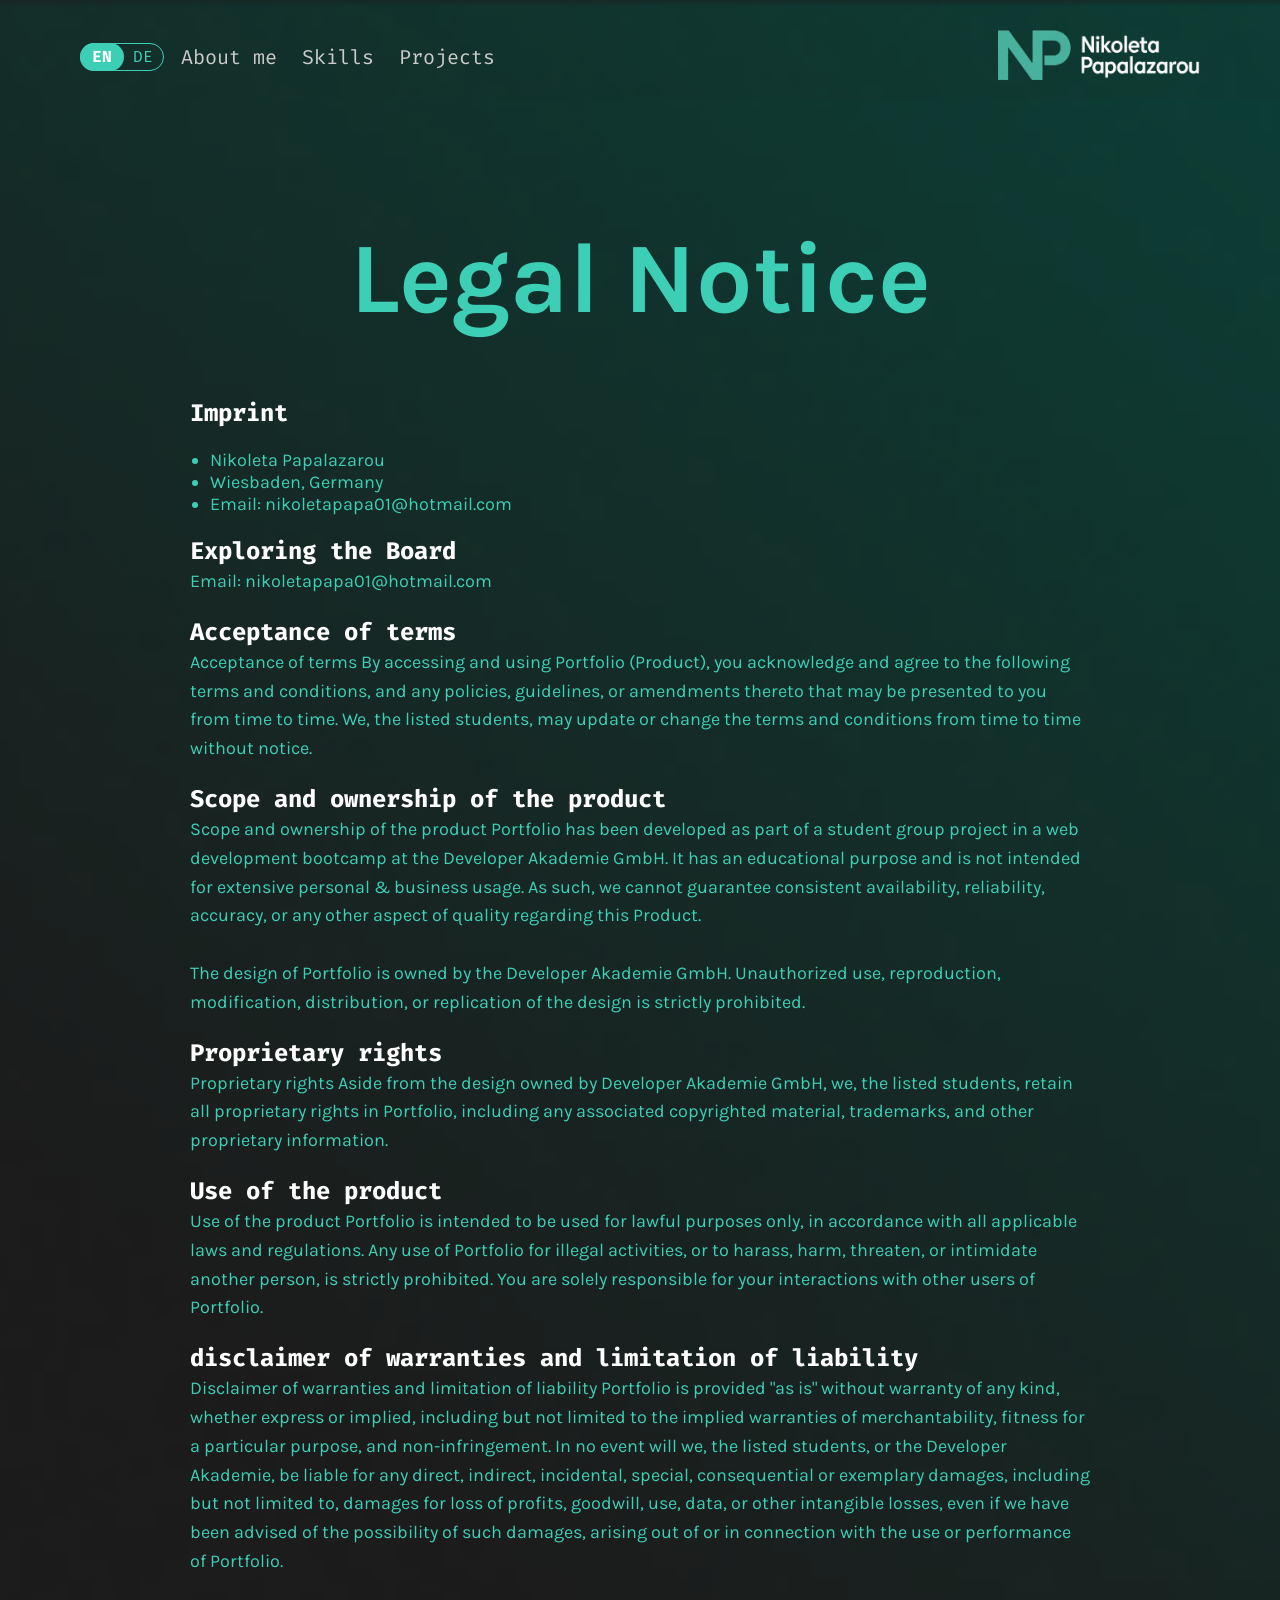
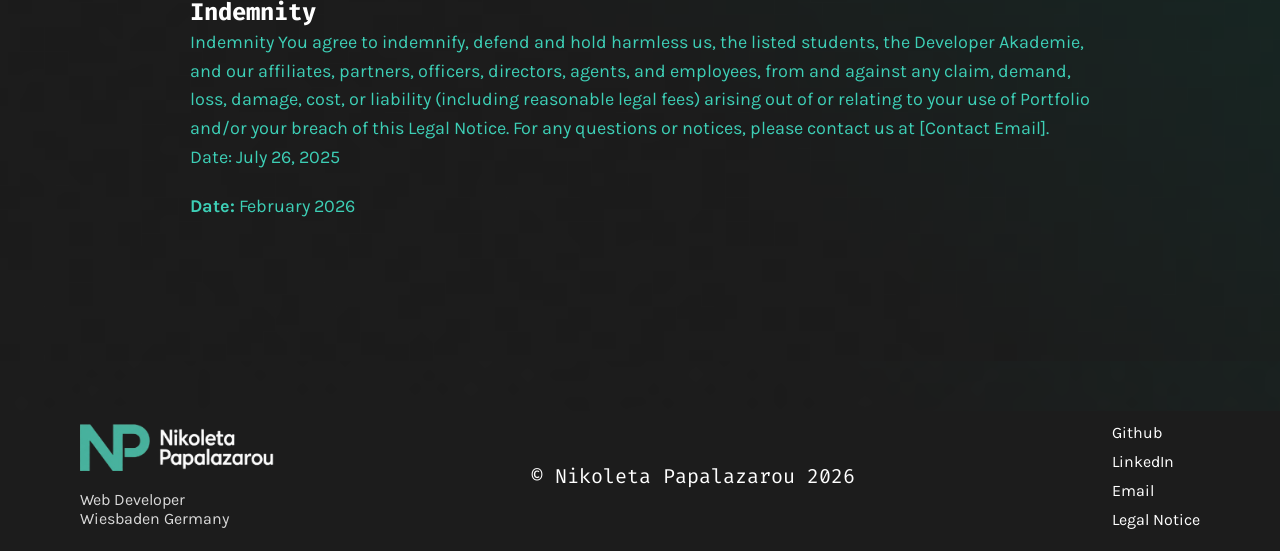
==== legal-notice.html @ 33a66aec "feat legal notice content" ====
<!doctype html>
<html lang="en">
  <head>
    <meta charset="UTF-8" />
    <meta name="viewport" content="width=device-width, initial-scale=1.0" />

    <!-- ίδια styles με index -->
    <link rel="stylesheet" href="style.css" />
    <link rel="stylesheet" href="./assets/styles/fonts.css" />
    <link rel="stylesheet" href="./assets/styles/animations.css" />
    <link rel="stylesheet" href="./assets/styles/hero.css" />
    <link rel="stylesheet" href="./assets/styles/footer.css" />

    <!-- templates -->
    <script src="./assets/scripts/getFooter.js"></script>
    <script src="./assets/scripts/heroTemplate.js"></script>

    <title>Legal Notice</title>
  </head>

  <body class="legal-notice-body" onload="initLegal()">
    <section style="height: auto; padding-bottom: 100px">
      <nav class="navbar">
        <div class="navigation">
          <div class="nav-left">
            <div class="lang-switch" id="lang-toggle">
              <div class="toggle-bg"></div>
              <span class="lang-btn active" data-lang="en">EN</span>
              <span class="lang-btn" data-lang="de">DE</span>
            </div>
            <div>
              <ul class="nav-links">
                <li><a href="index.html#about">About me</a></li>
                <li><a href="index.html#skills">Skills</a></li>
                <li><a href="index.html#projects">Projects</a></li>
              </ul>
            </div>
          </div>
          <div class="logo">
            <img id="logo-icon" src="./assets/img/logo.png" alt="a logo icon" />
          </div>
        </div>
      </nav>
    </section>

    <!-- Legal Content -->
    <section class="legal-section">
      <div class="legal-container">
        <h1>Legal Notice</h1>

        <h3>Imprint</h3>
        <p></p>
        <ul class="legal-notice-ul">
          <li>Nikoleta Papalazarou</li>
          <li>Wiesbaden, Germany</li>
          <li>Email: nikoletapapa01@hotmail.com</li>
        </ul>

        <h3>Exploring the Board</h3>
        <p>Email: nikoletapapa01@hotmail.com</p>

        <h3>Acceptance of terms</h3>
        <p>
          Acceptance of terms By accessing and using Portfolio (Product), you
          acknowledge and agree to the following terms and conditions, and any
          policies, guidelines, or amendments thereto that may be presented to
          you from time to time. We, the listed students, may update or change
          the terms and conditions from time to time without notice.
        </p>

        <h3>Scope and ownership of the product</h3>
        <p>
          Scope and ownership of the product Portfolio has been developed as
          part of a student group project in a web development bootcamp at the
          Developer Akademie GmbH. It has an educational purpose and is not
          intended for extensive personal & business usage. As such, we cannot
          guarantee consistent availability, reliability, accuracy, or any other
          aspect of quality regarding this Product.<br /><br />
          The design of Portfolio is owned by the Developer Akademie GmbH.
          Unauthorized use, reproduction, modification, distribution, or
          replication of the design is strictly prohibited.
        </p>

        <h3>Proprietary rights</h3>
        <p>
          Proprietary rights Aside from the design owned by Developer Akademie
          GmbH, we, the listed students, retain all proprietary rights in
          Portfolio, including any associated copyrighted material, trademarks,
          and other proprietary information.
        </p>

        <h3>Use of the product</h3>
        <p>
          Use of the product Portfolio is intended to be used for lawful
          purposes only, in accordance with all applicable laws and regulations.
          Any use of Portfolio for illegal activities, or to harass, harm,
          threaten, or intimidate another person, is strictly prohibited. You
          are solely responsible for your interactions with other users of
          Portfolio.
        </p>

        <h3>disclaimer of warranties and limitation of liability</h3>
        <p>
          Disclaimer of warranties and limitation of liability Portfolio is
          provided "as is" without warranty of any kind, whether express or
          implied, including but not limited to the implied warranties of
          merchantability, fitness for a particular purpose, and
          non-infringement. In no event will we, the listed students, or the
          Developer Akademie, be liable for any direct, indirect, incidental,
          special, consequential or exemplary damages, including but not limited
          to, damages for loss of profits, goodwill, use, data, or other
          intangible losses, even if we have been advised of the possibility of
          such damages, arising out of or in connection with the use or
          performance of Portfolio.
        </p>

        <h3>Indemnity</h3>
        <p>
          Indemnity You agree to indemnify, defend and hold harmless us, the
          listed students, the Developer Akademie, and our affiliates, partners,
          officers, directors, agents, and employees, from and against any
          claim, demand, loss, damage, cost, or liability (including reasonable
          legal fees) arising out of or relating to your use of Portfolio and/or
          your breach of this Legal Notice. For any questions or notices, please
          contact us at [Contact Email]. Date: July 26, 2025
        </p>

        <p><strong>Date:</strong> February 2026</p>
      </div>
    </section>

    <!-- Footer -->
    <footer id="footer"></footer>

    <script>
      function initLegal() {
        document.getElementById("footer").innerHTML = getFooterTemplate();
      }
    </script>
  </body>
</html>
---- style.css ----
:root {
  /* Colors */
  --color-primary: #3dcfb6;
  --color-bg: #1c1c1c;
  --color-text: #d9d9d9;
  --color-white: #ffffff;
  --color-purple-border: #8a2be2;
  --font-primary: "Fira Code", sans-serif;
  --font-secondary: "Karla", sans-serif;
  --icon-radio-unchecked: url("../img/radio_button_unchecked.png");
}

* {
  margin: 0;
  padding: 0;
  box-sizing: border-box;
}

body {
  font-family: var(--font-primary);
  background-color: var(--color-bg);
  color: var(--color-text);
  overflow-x: hidden;
  scroll-behavior: smooth;
  font-size: 18px;
}

h1 {
  font-size: 100px;
  font-weight: 700;
  margin-bottom: 30px;
  font-family: var(--font-secondary);
}

h2 {
  font-size: 64px;
  color: var(--color-primary);
  font-weight: 700;
}

.legal-notice-body {
  background-image: url("./assets/img/12.\ Skill\ set\ Background.png");
  background-position: center;
  background-size: cover;
}

.legal-section {
  display: flex;
  justify-content: center;
  background-color: var(--color-bg);
  padding: 120px 80px;
  background-image: url("./assets/img/12.\ Skill\ set\ Background.png");
  background-position: center;
  background-size: cover;
}

.legal-notice-ul {
  color: #3dcfb6;
  font-family: var(--font-secondary);
  padding-left: 20px;
  padding-bottom: 20px;
}

.legal-container {
  width: 100%;
  max-width: 900px;
}

.legal-section h1 {
  margin-bottom: 60px;
  text-align: center;
  color: #3dcfb6;
}

.legal-section h3 {
  color: var(--color-white);
  font-size: 24px;
}

.legal-section p {
  font-family: var(--font-secondary);
  line-height: 1.6;
  margin-bottom: 20px;
  color: #3dcfb6;
}
---- assets/styles/fonts.css ----
@font-face {
  font-family: 'Karla';
  font-style: normal;
  font-weight: 200 800;
  src: url(../fonts/Karla.woff2) format('woff2');
  unicode-range: U+0000-00FF, U+0131, U+0152-0153, U+02BB-02BC, U+02C6, U+02DA, U+02DC, U+0304, U+0308, U+0329, U+2000-206F, U+20AC, U+2122, U+2191, U+2193, U+2212, U+2215, U+FEFF, U+FFFD;
}

@font-face {
  font-family: 'Fira Code';
  font-style: normal;
  font-weight: 300 700;
  src: url(../fonts/FiraCode.woff2) format('woff2');
  unicode-range: U+0000-00FF, U+0131, U+0152-0153, U+02BB-02BC, U+02C6, U+02DA, U+02DC, U+0304, U+0308, U+0329, U+2000-206F, U+20AC, U+2122, U+2191, U+2193, U+2212, U+2215, U+FEFF, U+FFFD;
}
---- assets/styles/animations.css ----
@keyframes borderFlash {
  0% {
    border-color: var(--color-primary);
  }
  20% {
    border-color: transparent;
  }
  80% {
    border-color: transparent;
  }
  100% {
    border-color: var(--color-white);
  }
}

@keyframes textBrighten {
  0% {
    color: rgba(61, 207, 182, 0.5);
  }
  80% {
    color: rgba(61, 207, 182, 0.5);
  }
  100% {
    color: var(--color-primary);
  }
}

@keyframes marqueeText {
  0% {
    transform: translateX(100%);
  }
  100% {
    transform: translateX(-100%);
  }
}

@keyframes scroll {
  from {
    transform: translateX(0);
  }
  to {
    transform: translateX(-50%);
  }
}

@keyframes toggleImg1 {
  0%,
  49% {
    opacity: 1;
  }
  50%,
  100% {
    opacity: 0;
  }
}

@keyframes toggleImg2 {
  0%,
  49% {
    opacity: 0;
  }
  50%,
  100% {
    opacity: 1;
  }
}
---- assets/styles/hero.css ----
#hero {
  height: 100vh;
  width: 100%;
  background-image: url(../img/12.\ Skill\ set\ Background.png);
  background-position: center;
  background-size: cover;
  position: relative;
  display: flex;
  flex-direction: column;
  justify-content: center;
  align-items: center;
}

.hero-content {
  text-align: center;
}
.subtitle {
  font-size: 40px;
  margin-bottom: 10px;
}

.navbar {
    position: absolute;
    top: 0;
    width: 100%;
    max-width: 1440px; 
    padding: 30px 80px;
    justify-content: space-between;
    align-items: center;
    left: 50%;
    transform: translateX(-50%);
    box-sizing: border-box;
}

.nav-left {
  display: flex;
  align-items: center;
  gap: 17px;
}

.navigation {
  display: flex;
  justify-content: space-between;
}

.logo {
  font-weight: bold;
  text-align: right;
  line-height: 1;
}

#logo-icon {
  height: 50px;
}

#logo-icon:hover {
  content: url("../img/logoHover.png");
}

.nav-links {
  display: flex;
  list-style: none;
  gap: 25px;
}

.nav-links a {
  color: #ccc;
  text-decoration: none;
  font-size: 20px;
  position: relative;
  padding-bottom: 8px;
}

.nav-links a::after {
  content: "";
  position: absolute;
  left: 50%;
  bottom: -5px;
  transform: translateX(-50%) scale(0);
  width: 8px;
  height: 8px;
  background-image: var(--icon-radio-unchecked);
  background-size: contain;
  background-repeat: no-repeat;
  opacity: 0;
  transition:
    transform 0.25s cubic-bezier(0.175, 0.885, 0.32, 1.275),
    opacity 0.2s ease;
}

.nav-links a:hover::after,
.nav-links a.active::after {
  opacity: 1;
  transform: translateX(-50%) scale(1);
}

.nav-links a.active {
  color: var(--color-primary);
}

.lang-switch-container {
  width: 124px;
  height: 182px;
  padding: 20px;
  border: 1px dashed var(--color-purple-border);
  display: flex;
  flex-direction: column;
  gap: 10px;
}

.lang-switch {
  position: relative;
  display: flex;
  align-items: center;
  width: 84px;
  height: 28px;
  border-radius: 20px;
  cursor: pointer;
  border: 1px solid var(--color-primary);
  transition: border-color 0.2s ease;
}

.lang-switch:hover {
  border-color: var(--color-white);
  transition: border-color 0.3s ease 0.5s;
  animation: borderFlash 0.8s forwards;
}

.toggle-bg {
  position: absolute;
  top: -1px;
  left: -1px;
  width: 44px;
  height: 28px;
  background-color: var(--color-primary);
  border-radius: 18px;
  transition: transform 0.3s cubic-bezier(0.4, 0, 0.2, 1);
  z-index: 1;
}

.lang-switch.de-active .toggle-bg {
  transform: translateX(40px);
}

.lang-btn {
  flex: 1;
  z-index: 2;
  text-align: center;
  font-size: 16px;
  color: var(--color-primary);
  transition: color 0.3s;
  user-select: none;
}

.lang-btn.active {
  color: var(--color-white);
  font-weight: bold;
}

.lang-switch:hover .lang-btn:not(.active) {
  animation: textBrighten 0.8s forwards;
}

.sidebar-right {
    position: absolute;
    right: 80px; 
    bottom: 0;  
    display: flex;
    flex-direction: column;
    align-items: center;
    gap: 20px;
    pointer-events: auto; 
}

.hero-wrapper {
    position: absolute;
    top: 0;
    left: 50%;
    transform: translateX(-50%); 
    width: 100%;
    max-width: 1440px;
    height: 100%;
    pointer-events: none; 
}

.email {
  writing-mode: vertical-rl;
  font-family: var(--font-secondary);
}

.email:hover {
  color: var(--color-primary);
}

.social-icons {
  display: flex;
  flex-direction: column;
  align-items: center;
  gap: 12px;
}

.social-icons a {
  position: relative;
  display: flex;
  align-items: center;
  justify-content: center;
  text-decoration: none;
  width: 35px;
  height: 35px;
}

.social-icons a::after {
  content: "";
  position: absolute;
  right: -15px;
  top: 50%;
  transform: translateY(-50%) scale(0);
  width: 8px;
  height: 8px;
  background-image: var(--icon-radio-unchecked);
  background-size: contain;
  background-repeat: no-repeat;
  opacity: 0;
  transition:
    transform 0.25s cubic-bezier(0.175, 0.885, 0.32, 1.275),
    opacity 0.2s;
}

.social-icons a:hover::after {
  opacity: 1;
  transform: translateY(-50%) scale(1);
}

.github-icon,
.linkedin-icon {
  width: 32px;
  height: 32px;
  object-fit: contain;
  display: block;
}

.github-icon:hover {
  content: url("../img/GithubHover.png");
}

.linkedin-icon {
  margin-bottom: 5px;
}

.linkedin-icon:hover {
  content: url("../img/LinkendinHover.png");
}

.social-vector {
  width: 1px;
  height: 186px;
}

.scroll-down {
    position: absolute;
    left: 80px;
    bottom: 0;
    display: flex;
    flex-direction: column;
    align-items: center;
    pointer-events: auto;
}

.arrow {
  margin-bottom: 24px;
  height: 48px;
  width: 30px;
  position: relative;
}

.arrow img {
  position: absolute;
  top: 0;
  left: 0;
  width: 100%;
  height: 100%;
  object-fit: contain;
}

.arrow-img-1 {
  animation: toggleImg1 1s infinite step-end;
}

.arrow-img-2 {
  animation: toggleImg2 1s infinite step-end;
}

.line {
  width: 1px;
  height: 240px;
}

.cta-buttons {
  display: flex;
  gap: 50px;
  justify-content: center;
}

.btn {
  padding: 12px 30px;
  font-family: var(--font-secondary);
  border-radius: 30px;
  text-decoration: none;
  color: var(--color-white);
  border: 1px solid rgba(255, 255, 255, 0.4);
  transition: 0.3s;
  height: 50px;
}

.btn-marquee {
  position: relative;
  overflow: hidden;
  border: 1px solid var(--color-white);
  color: var(--color-white);
  transition: 0.3s ease;
}

.btn-marquee span {
  display: inline-block;
  white-space: nowrap;
  transition: color 0.3s ease;
}

.btn-marquee:hover {
  border: 1px solid var(--color-primary);
  color: var(--color-primary);
}

.btn-marquee:hover span {
  animation: marqueeText 2s linear infinite;
}

.marquee {
  position: absolute;
  bottom: 50px;
  width: 100%;
  background: rgba(255, 255, 255, 0.05);
  backdrop-filter: blur(5.3px);
  padding: 15px 0;
  overflow: hidden;
  transform: rotate(-3deg);
  max-width: 1440px;
}

.marquee-content {
  display: flex;
  font-family: var(--font-secondary);
  white-space: nowrap;
  animation: scroll 20s linear infinite;
  font-size: 32px;
  font-weight: 400;
  color: var(--color-primary);
}

.marquee-content span {
  padding: 0 20px;
}

.sidebars {
    display: flex;
}
---- assets/styles/footer.css ----
#footer {
  width: 100%;
  background-color: var(--color-bg);
  margin-top: 50px;
  padding-bottom: 40px;
  display: flex;
  justify-content: center;
}

.footer-wrapper {
  width: 100%;
  max-width: 1440px;
  padding: 0 80px;
  box-sizing: border-box;
}

.footer-container {
  display: flex;
  justify-content: space-between;
  align-items: center;
  height: 100px;
  padding-top: 30px;
}

.footer-left {
  display: flex;
  flex-direction: column;
  gap: 18px;
}

.footer-logo {
  height: 48px;
  width: auto;
  object-fit: contain;
}

.footer-logo:hover {
  content: url("../img/logoHover.png");
}

.footer-span {
  font-size: 16px;
  font-family: var(--font-secondary);
}

.footer-center {
  display: flex;
  justify-content: center;
}

.copyright-text {
  font-family: var(--font-primary);
  font-size: 20px;
  color: var(--color-white);
  margin: 0;
  white-space: nowrap;
}

.footer-right {
  display: flex;
  justify-content: flex-end;
  gap: 10px;
  flex-direction: column;
}

.footer-icon img {
  width: 30px;
  height: 30px;
  object-fit: contain;
  transition: transform 0.3s ease;
}

.footer-icon:hover img {
  transform: scale(1.2);
}

.legal-link {
  position: relative;
  font-family: var(--font-secondary);
  font-size: 16px;
  color: var(--color-white);
  text-decoration: none;
  margin-left: 0;
  transition: all 0.3s ease;
  display: inline-flex;
  align-items: center;
}

.legal-link::before {
  content: "";
  position: absolute;
  left: -20px;
  top: 50%;
  transform: translateY(-50%) scale(0);
  width: 8px;
  height: 8px;
  background-image: url("../img/radio_button_unchecked.png");
  background-size: contain;
  background-repeat: no-repeat;

  opacity: 0;
  transition: all 0.3s ease;
}

.legal-link:hover {
  color: var(--color-primary);
}

.legal-link:hover::before {
  opacity: 1;
  transform: translateY(-50%) scale(1);
  left: -15px;
}
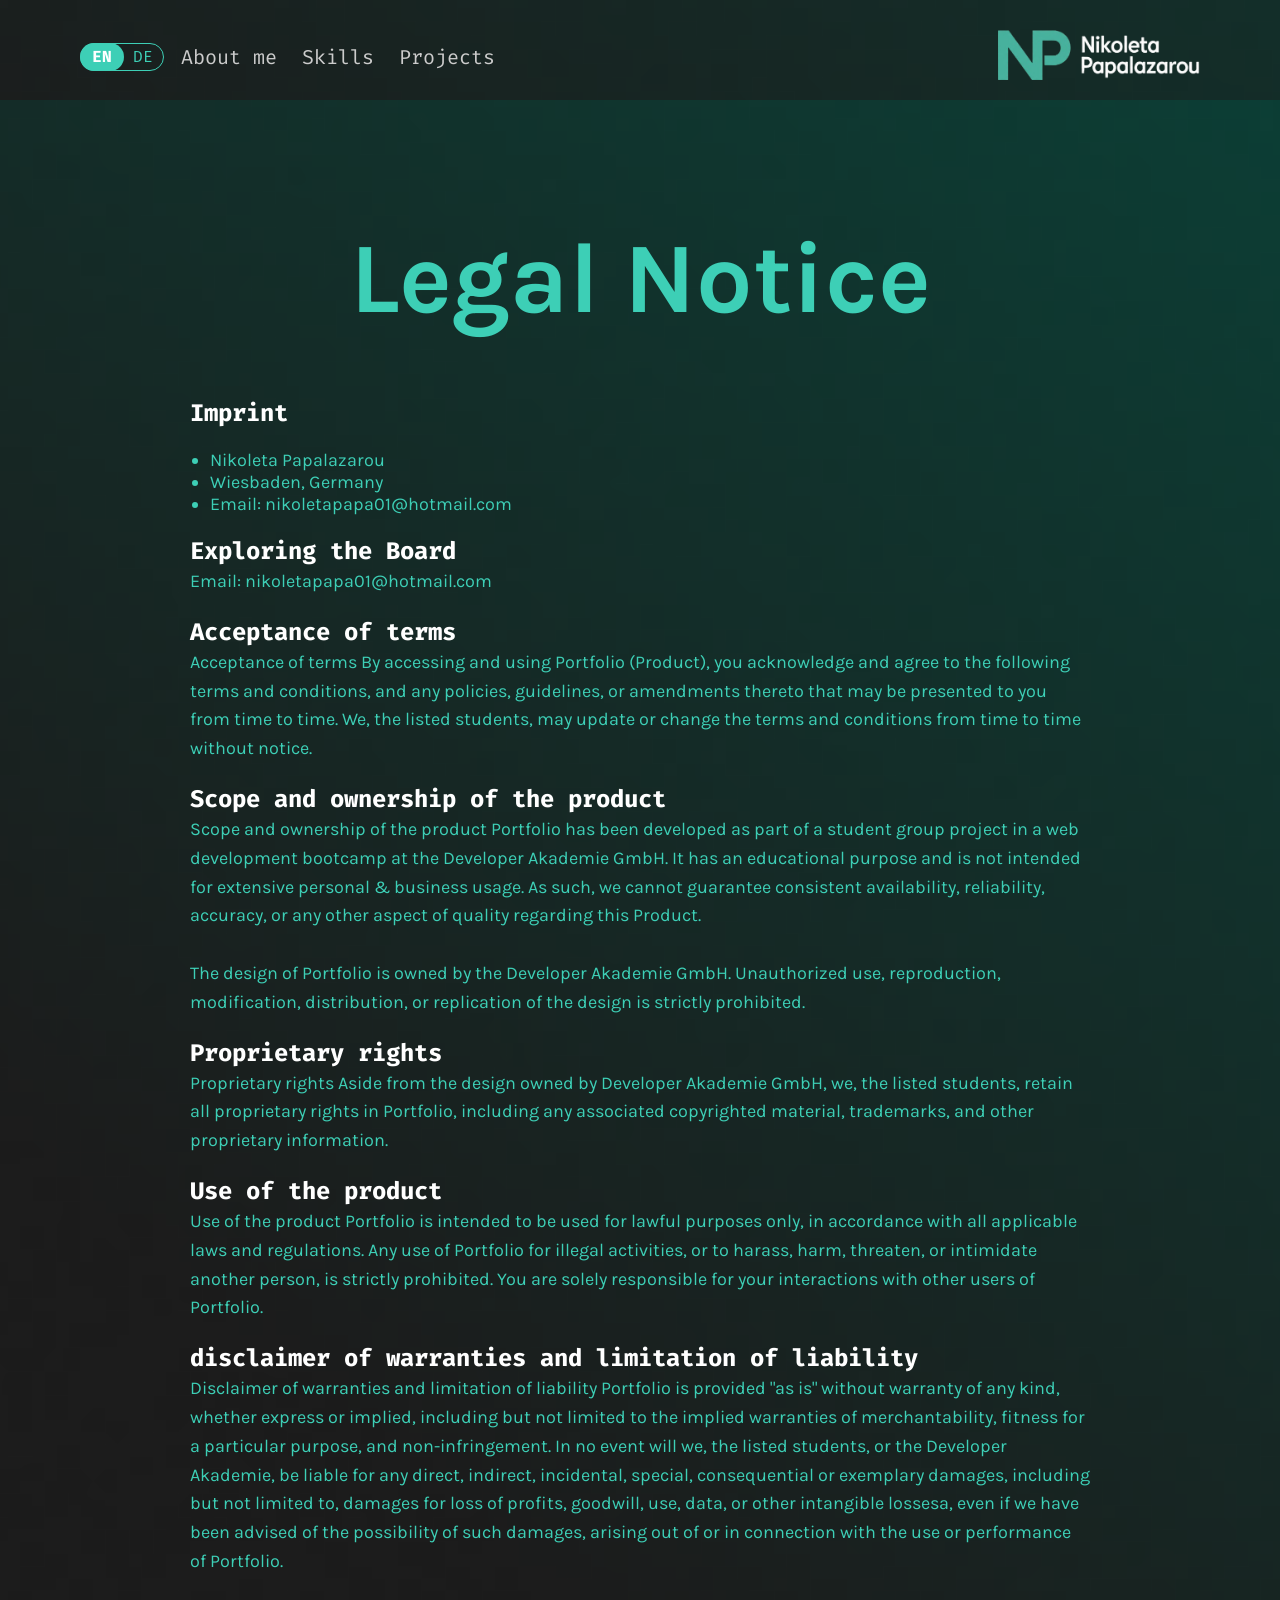
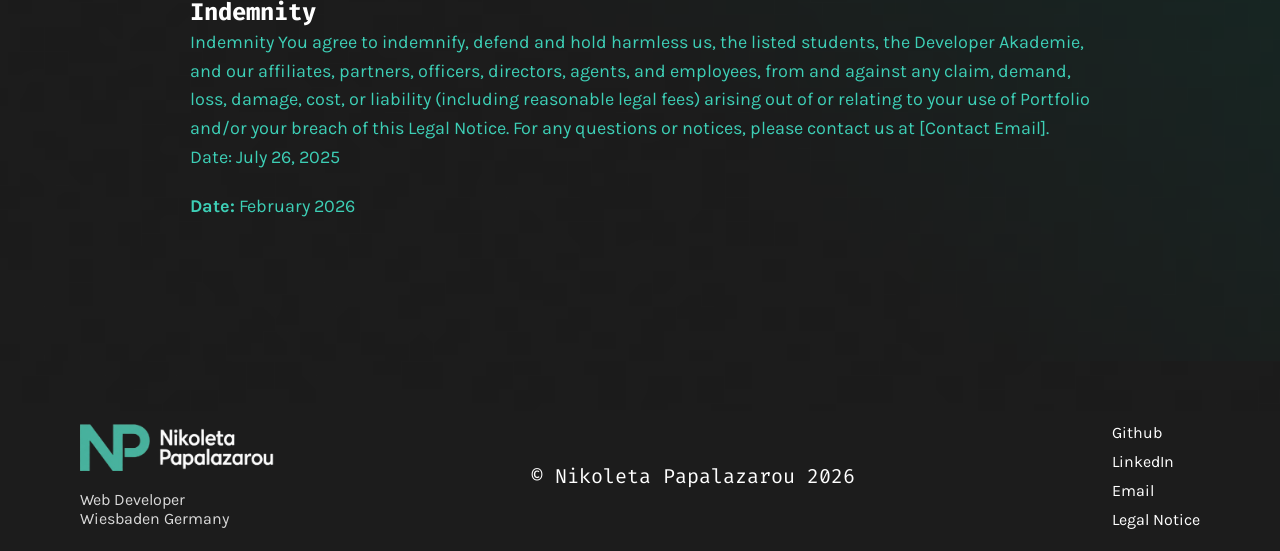
==== commit 1589623f: "create hamburger menu" ====
--- a/legal-notice.html
+++ b/legal-notice.html
@@ -3,47 +3,63 @@
   <head>
     <meta charset="UTF-8" />
     <meta name="viewport" content="width=device-width, initial-scale=1.0" />
-
-    <!-- ίδια styles με index -->
     <link rel="stylesheet" href="style.css" />
     <link rel="stylesheet" href="./assets/styles/fonts.css" />
     <link rel="stylesheet" href="./assets/styles/animations.css" />
     <link rel="stylesheet" href="./assets/styles/hero.css" />
     <link rel="stylesheet" href="./assets/styles/footer.css" />
-
-    <!-- templates -->
     <script src="./assets/scripts/getFooter.js"></script>
     <script src="./assets/scripts/heroTemplate.js"></script>
+    <script src="script.js"></script>
 
     <title>Legal Notice</title>
   </head>
 
   <body class="legal-notice-body" onload="initLegal()">
     <section style="height: auto; padding-bottom: 100px">
-      <nav class="navbar">
-        <div class="navigation">
-          <div class="nav-left">
-            <div class="lang-switch" id="lang-toggle">
-              <div class="toggle-bg"></div>
-              <span class="lang-btn active" data-lang="en">EN</span>
-              <span class="lang-btn" data-lang="de">DE</span>
-            </div>
-            <div>
-              <ul class="nav-links">
-                <li><a href="index.html#about">About me</a></li>
-                <li><a href="index.html#skills">Skills</a></li>
-                <li><a href="index.html#projects">Projects</a></li>
-              </ul>
-            </div>
+       <nav class="navbar">
+      <div class="navigation">
+
+        <div class="nav-left desktop-nav">
+          <div class="lang-switch" id="lang-toggle-desktop">
+            <div class="toggle-bg"></div>
+            <span class="lang-btn active" data-lang="en">EN</span>
+            <span class="lang-btn" data-lang="de">DE</span>
           </div>
-          <div class="logo">
-            <img id="logo-icon" src="./assets/img/logo.png" alt="a logo icon" />
+          <div>
+            <ul class="nav-links">
+              <li><a href="index.html#about">About me</a></li>
+              <li><a href="index.html#skills">Skills</a></li>
+              <li><a href="index.html#projects">Projects</a></li>
+            </ul>
           </div>
         </div>
-      </nav>
+        <div class="logo">
+          <img id="logo-icon" src="./assets/img/logo.png" alt="a logo icon" />
+        </div>
+        <div class="hamburger" id="hamburger-btn">
+          <span></span>
+          <span></span>
+          <span></span>
+        </div>
+      </div>
+    </nav>
+    <div class="mobile-menu-overlay" id="mobile-menu">
+        <div class="mobile-menu-content">
+            <ul class="mobile-nav-links nav-links">
+                <li><a href="index.html#about" onclick="closeMobileMenu()">About me</a></li>
+                <li><a href="index.html#skills" onclick="closeMobileMenu()">Skills</a></li>
+                <li><a href="index.html#projects" onclick="closeMobileMenu()">Projects</a></li>
+            </ul>
+            
+            <div class="lang-switch mobile-lang-switch" id="lang-toggle-mobile">
+                <div class="toggle-bg"></div>
+                <span class="lang-btn active" data-lang="en">EN</span>
+                <span class="lang-btn" data-lang="de">DE</span>
+            </div>
+        </div>
+    </div>
     </section>
-
-    <!-- Legal Content -->
     <section class="legal-section">
       <div class="legal-container">
         <h1>Legal Notice</h1>
@@ -109,7 +125,7 @@
           Developer Akademie, be liable for any direct, indirect, incidental,
           special, consequential or exemplary damages, including but not limited
           to, damages for loss of profits, goodwill, use, data, or other
-          intangible losses, even if we have been advised of the possibility of
+          intangible lossesa, even if we have been advised of the possibility of
           such damages, arising out of or in connection with the use or
           performance of Portfolio.
         </p>
@@ -135,6 +151,7 @@
     <script>
       function initLegal() {
         document.getElementById("footer").innerHTML = getFooterTemplate();
+         initializeEventListeners();
       }
     </script>
   </body>
--- a/style.css
+++ b/style.css
@@ -40,7 +40,6 @@
 
 .legal-notice-body {
   background-image: url("./assets/img/12.\ Skill\ set\ Background.png");
-  background-position: center;
   background-size: cover;
 }
 
@@ -83,3 +82,106 @@
   margin-bottom: 20px;
   color: #3dcfb6;
 }
+
+
+.hamburger,
+.mobile-menu-overlay {
+  display: none;
+}
+
+@media (max-width: 900px) {
+  .navbar {
+    padding: 20px 40px; 
+  }
+
+  .navigation {
+    width: 100%;
+    display: flex;
+    justify-content: space-between;
+    align-items: center;
+  }
+
+
+  .nav-left.desktop-nav {
+    display: none;
+  }
+
+  .logo {
+    order: 1; 
+    height: 48px;
+    content: url("./assets/img/smallLogo.png");
+  }
+
+  .logo:hover {
+    content: url("./assets/img/smallLogoHover.png");
+  }
+
+
+  .hamburger {
+    display: flex;
+    flex-direction: column;
+    justify-content: space-between;
+    width: 30px;
+    height: 20px;
+    cursor: pointer;
+    z-index: 1001; 
+    order: 2; 
+    position: relative;
+  }
+
+  .hamburger span {
+    display: block;
+    width: 100%;
+    height: 3px;
+    background-color: var(--color-primary);
+    border-radius: 2px;
+    transition: all 0.3s ease-in-out;
+  }
+
+  .mobile-menu-overlay {
+    position: absolute;
+    top: 73px;
+    left: 452px;
+    width: 293px;
+    height: auto;
+    display: none;
+    flex-direction: column;
+    align-items: center;
+  }
+
+  .mobile-menu-overlay.open {
+    display: flex;
+  }
+
+  .mobile-menu-content {
+    background: url("./assets/img/12. Skill set Background.png");
+    background-size: cover;
+    width: 80%;
+    max-width: 238px;
+    padding: 35px 20px;
+    border-radius: 30px;
+    border: 2px solid var(--color-primary);
+    box-shadow: 0 0 20px rgba(61, 207, 182, 0.2);
+    display: flex;
+    flex-direction: column;
+    align-items: center;
+    gap: 24px;
+    text-align: center;
+    height: 252px;
+  }
+
+  .mobile-nav-links {
+    list-style: none;
+    display: flex;
+    flex-direction: column;
+    gap: 30px;
+  }
+  .mobile-lang-switch {
+    transform: scale(1.2); 
+  }
+s
+  .sidebar-right,
+  .scroll-down {
+    display: none;
+  }
+}
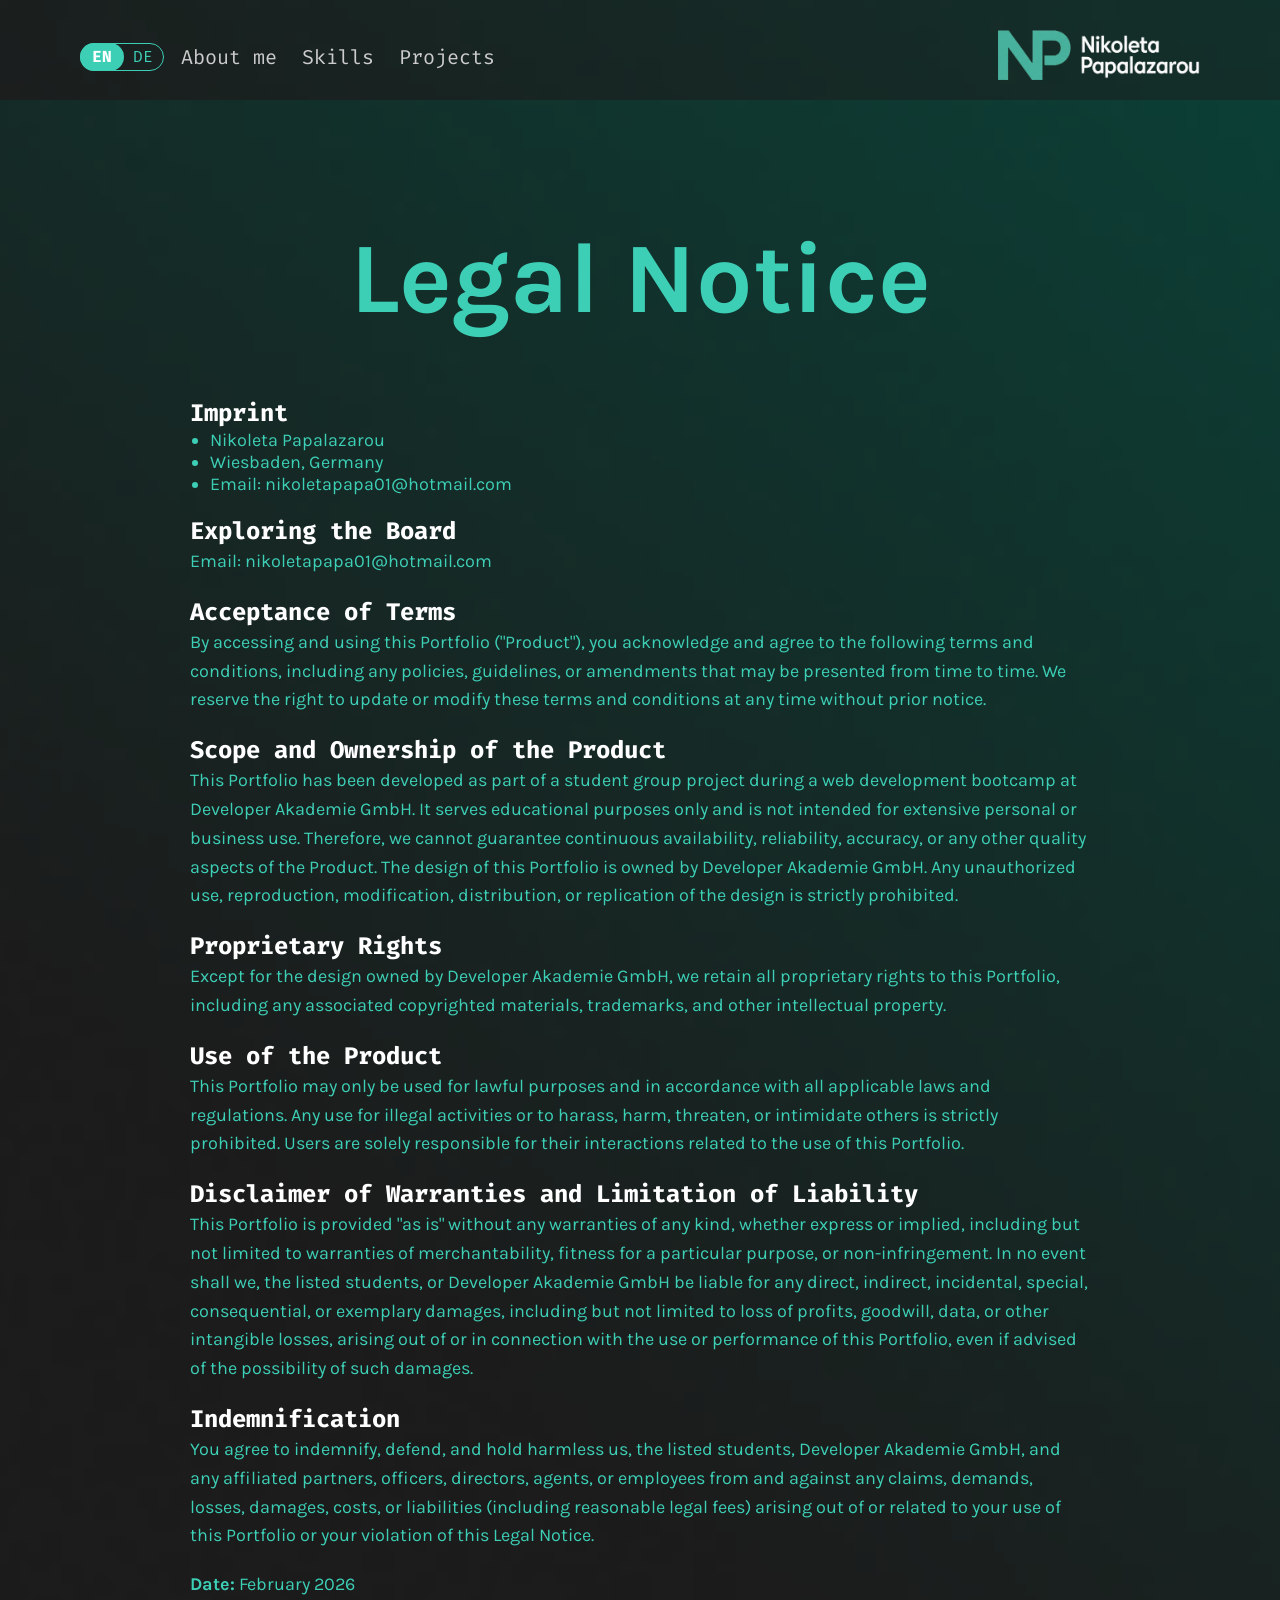
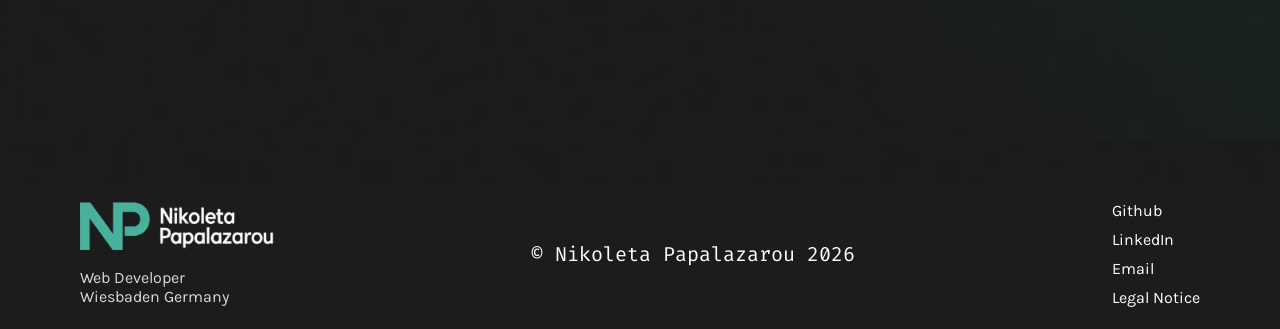
==== commit 421860b0: "feat: add translation support to Legal Notice page" ====
--- a/legal-notice.html
+++ b/legal-notice.html
@@ -3,11 +3,13 @@
   <head>
     <meta charset="UTF-8" />
     <meta name="viewport" content="width=device-width, initial-scale=1.0" />
-    <link rel="stylesheet" href="style.css" />
     <link rel="stylesheet" href="./assets/styles/fonts.css" />
     <link rel="stylesheet" href="./assets/styles/animations.css" />
     <link rel="stylesheet" href="./assets/styles/hero.css" />
     <link rel="stylesheet" href="./assets/styles/footer.css" />
+    <link rel="stylesheet" href="style.css" />
+    <script src="./assets/scripts/translations.js"></script>
+
     <script src="./assets/scripts/getFooter.js"></script>
     <script src="./assets/scripts/heroTemplate.js"></script>
     <script src="script.js"></script>
@@ -17,141 +19,123 @@
 
   <body class="legal-notice-body" onload="initLegal()">
     <section style="height: auto; padding-bottom: 100px">
-       <nav class="navbar">
-      <div class="navigation">
+      <nav class="navbar">
+        <div class="navigation">
+          <div class="nav-left desktop-nav">
+            <div class="lang-switch" id="lang-toggle-desktop">
+              <div class="toggle-bg"></div>
+              <span class="lang-btn active" data-lang="en">EN</span>
+              <span class="lang-btn" data-lang="de">DE</span>
+            </div>
+            <div>
+              <ul class="nav-links">
+                <li><a href="index.html#about">About me</a></li>
+                <li><a href="index.html#skills">Skills</a></li>
+                <li><a href="index.html#projects">Projects</a></li>
+              </ul>
+            </div>
+          </div>
+          <div class="logo">
+            <img id="logo-icon" src="./assets/img/logo.png" alt="a logo icon" />
+          </div>
+          <div class="hamburger" id="hamburger-btn">
+            <span></span>
+            <span></span>
+            <span></span>
+          </div>
+        </div>
+      </nav>
+      <div class="mobile-menu-overlay" id="mobile-menu">
+        <div class="mobile-menu-content">
+          <ul class="mobile-nav-links nav-links">
+            <li>
+              <a href="index.html#about" onclick="closeMobileMenu()"
+                >About me</a
+              >
+            </li>
+            <li>
+              <a href="index.html#skills" onclick="closeMobileMenu()">Skills</a>
+            </li>
+            <li>
+              <a href="index.html#projects" onclick="closeMobileMenu()"
+                >Projects</a
+              >
+            </li>
+          </ul>
 
-        <div class="nav-left desktop-nav">
-          <div class="lang-switch" id="lang-toggle-desktop">
+          <div class="lang-switch mobile-lang-switch" id="lang-toggle-mobile">
             <div class="toggle-bg"></div>
             <span class="lang-btn active" data-lang="en">EN</span>
             <span class="lang-btn" data-lang="de">DE</span>
           </div>
-          <div>
-            <ul class="nav-links">
-              <li><a href="index.html#about">About me</a></li>
-              <li><a href="index.html#skills">Skills</a></li>
-              <li><a href="index.html#projects">Projects</a></li>
-            </ul>
-          </div>
-        </div>
-        <div class="logo">
-          <img id="logo-icon" src="./assets/img/logo.png" alt="a logo icon" />
-        </div>
-        <div class="hamburger" id="hamburger-btn">
-          <span></span>
-          <span></span>
-          <span></span>
         </div>
       </div>
-    </nav>
-    <div class="mobile-menu-overlay" id="mobile-menu">
-        <div class="mobile-menu-content">
-            <ul class="mobile-nav-links nav-links">
-                <li><a href="index.html#about" onclick="closeMobileMenu()">About me</a></li>
-                <li><a href="index.html#skills" onclick="closeMobileMenu()">Skills</a></li>
-                <li><a href="index.html#projects" onclick="closeMobileMenu()">Projects</a></li>
-            </ul>
-            
-            <div class="lang-switch mobile-lang-switch" id="lang-toggle-mobile">
-                <div class="toggle-bg"></div>
-                <span class="lang-btn active" data-lang="en">EN</span>
-                <span class="lang-btn" data-lang="de">DE</span>
-            </div>
-        </div>
-    </div>
     </section>
     <section class="legal-section">
       <div class="legal-container">
-        <h1>Legal Notice</h1>
+        <h1 id="legal-mainTitle">Legal Notice</h1>
 
-        <h3>Imprint</h3>
-        <p></p>
-        <ul class="legal-notice-ul">
+        <h3 id="legal-imprintTitle">Imprint</h3>
+        <ul class="legal-notice-ul" id="legal-imprintList">
           <li>Nikoleta Papalazarou</li>
           <li>Wiesbaden, Germany</li>
           <li>Email: nikoletapapa01@hotmail.com</li>
         </ul>
 
-        <h3>Exploring the Board</h3>
-        <p>Email: nikoletapapa01@hotmail.com</p>
+        <h3 id="legal-boardTitle">Exploring the Board</h3>
+        <p id="legal-boardText">Email: nikoletapapa01@hotmail.com</p>
 
-        <h3>Acceptance of terms</h3>
-        <p>
-          Acceptance of terms By accessing and using Portfolio (Product), you
-          acknowledge and agree to the following terms and conditions, and any
-          policies, guidelines, or amendments thereto that may be presented to
-          you from time to time. We, the listed students, may update or change
-          the terms and conditions from time to time without notice.
+        <h3 id="legal-acceptanceTitle">Acceptance of terms</h3>
+        <p id="legal-acceptanceText">
+          Acceptance of terms By accessing and using Portfolio (Product)...
         </p>
 
-        <h3>Scope and ownership of the product</h3>
-        <p>
-          Scope and ownership of the product Portfolio has been developed as
-          part of a student group project in a web development bootcamp at the
-          Developer Akademie GmbH. It has an educational purpose and is not
-          intended for extensive personal & business usage. As such, we cannot
-          guarantee consistent availability, reliability, accuracy, or any other
-          aspect of quality regarding this Product.<br /><br />
-          The design of Portfolio is owned by the Developer Akademie GmbH.
-          Unauthorized use, reproduction, modification, distribution, or
-          replication of the design is strictly prohibited.
+        <h3 id="legal-scopeTitle">Scope and ownership of the product</h3>
+        <p id="legal-scopeText">
+          Scope and ownership of the product Portfolio has been developed...
         </p>
 
-        <h3>Proprietary rights</h3>
-        <p>
-          Proprietary rights Aside from the design owned by Developer Akademie
-          GmbH, we, the listed students, retain all proprietary rights in
-          Portfolio, including any associated copyrighted material, trademarks,
-          and other proprietary information.
+        <h3 id="legal-proprietaryTitle">Proprietary rights</h3>
+        <p id="legal-proprietaryText">
+          Proprietary rights Aside from the design owned by Developer
+          Akademie...
         </p>
 
-        <h3>Use of the product</h3>
-        <p>
+        <h3 id="legal-useTitle">Use of the product</h3>
+        <p id="legal-useText">
           Use of the product Portfolio is intended to be used for lawful
-          purposes only, in accordance with all applicable laws and regulations.
-          Any use of Portfolio for illegal activities, or to harass, harm,
-          threaten, or intimidate another person, is strictly prohibited. You
-          are solely responsible for your interactions with other users of
-          Portfolio.
+          purposes only...
         </p>
 
-        <h3>disclaimer of warranties and limitation of liability</h3>
-        <p>
+        <h3 id="legal-disclaimerTitle">
+          disclaimer of warranties and limitation of liability
+        </h3>
+        <p id="legal-disclaimerText">
           Disclaimer of warranties and limitation of liability Portfolio is
-          provided "as is" without warranty of any kind, whether express or
-          implied, including but not limited to the implied warranties of
-          merchantability, fitness for a particular purpose, and
-          non-infringement. In no event will we, the listed students, or the
-          Developer Akademie, be liable for any direct, indirect, incidental,
-          special, consequential or exemplary damages, including but not limited
-          to, damages for loss of profits, goodwill, use, data, or other
-          intangible lossesa, even if we have been advised of the possibility of
-          such damages, arising out of or in connection with the use or
-          performance of Portfolio.
+          provided "as is"...
         </p>
 
-        <h3>Indemnity</h3>
-        <p>
-          Indemnity You agree to indemnify, defend and hold harmless us, the
-          listed students, the Developer Akademie, and our affiliates, partners,
-          officers, directors, agents, and employees, from and against any
-          claim, demand, loss, damage, cost, or liability (including reasonable
-          legal fees) arising out of or relating to your use of Portfolio and/or
-          your breach of this Legal Notice. For any questions or notices, please
-          contact us at [Contact Email]. Date: July 26, 2025
+        <h3 id="legal-indemnityTitle">Indemnity</h3>
+        <p id="legal-indemnityText">
+          Indemnity You agree to indemnify, defend and hold harmless us...
         </p>
 
-        <p><strong>Date:</strong> February 2026</p>
+        <p id="legal-date"><strong>Date:</strong> February 2026</p>
       </div>
     </section>
 
-    <!-- Footer -->
     <footer id="footer"></footer>
-
     <script>
       function initLegal() {
+        if (typeof currentLang === "undefined") {
+          window.currentLang = localStorage.getItem("lang") || "en";
+        }
         document.getElementById("footer").innerHTML = getFooterTemplate();
-         initializeEventListeners();
+        renderLegalView();
+        updateLanguageToggles();
+        if (typeof initializeEventListeners === "function") {
+          initializeEventListeners();
+        }
       }
     </script>
   </body>
--- a/assets/styles/hero.css
+++ b/assets/styles/hero.css
@@ -365,3 +365,7 @@
 .sidebars {
     display: flex;
 }
+
+.social-email{
+  display: none!important;
+}
--- a/assets/styles/footer.css
+++ b/assets/styles/footer.css
@@ -111,3 +111,8 @@
   transform: translateY(-50%) scale(1);
   left: -15px;
 }
+
+.copyright-text2 {
+  display: none;
+  color: var(--color-primary);
+}
--- a/style.css
+++ b/style.css
@@ -83,15 +83,66 @@
   color: #3dcfb6;
 }
 
-
 .hamburger,
 .mobile-menu-overlay {
   display: none;
 }
 
+@media (max-width: 1240px) {
+  h1 {
+    font-size: 80px;
+  }
+
+  .sidebar-right {
+    right: 50px;
+  }
+}
+
+@media (max-width: 1183px) {
+  .icons-grid {
+    grid-template-columns: repeat(3, 70px);
+  }
+
+  .skills-glass-card {
+    min-height: 580px;
+  }
+
+  h2 {
+    font-size: 56px;
+  }
+
+  .projects-section {
+    padding-top: 100px;
+  }
+
+  .project-image-preview {
+    right: -310px;
+  }
+
+  .projects-list {
+    width: 70%;
+  }
+
+  .email {
+    display: none;
+  }
+
+  .social-email {
+    display: block !important;
+  }
+
+  .email-icon:hover {
+    content: url("./assets/img/mailHover.png");
+  }
+
+  .sidebar-right {
+    gap: 7px;
+  }
+}
+
 @media (max-width: 900px) {
   .navbar {
-    padding: 20px 40px; 
+    padding: 20px 40px;
   }
 
   .navigation {
@@ -101,13 +152,12 @@
     align-items: center;
   }
 
-
   .nav-left.desktop-nav {
     display: none;
   }
 
   .logo {
-    order: 1; 
+    order: 1;
     height: 48px;
     content: url("./assets/img/smallLogo.png");
   }
@@ -115,7 +165,6 @@
   .logo:hover {
     content: url("./assets/img/smallLogoHover.png");
   }
-
 
   .hamburger {
     display: flex;
@@ -124,8 +173,8 @@
     width: 30px;
     height: 20px;
     cursor: pointer;
-    z-index: 1001; 
-    order: 2; 
+    z-index: 1001;
+    order: 2;
     position: relative;
   }
 
@@ -140,13 +189,15 @@
 
   .mobile-menu-overlay {
     position: absolute;
-    top: 73px;
-    left: 452px;
+    top: 70px;
+    right: 28px;
+    left: auto;
     width: 293px;
     height: auto;
     display: none;
     flex-direction: column;
-    align-items: center;
+    align-items: flex-end;
+    z-index: 1000;
   }
 
   .mobile-menu-overlay.open {
@@ -176,12 +227,325 @@
     flex-direction: column;
     gap: 30px;
   }
+
   .mobile-lang-switch {
-    transform: scale(1.2); 
-  }
-s
-  .sidebar-right,
+    transform: scale(1.2);
+  }
+
+  .subtitle {
+    font-size: 24px;
+  }
+
+  h1 {
+    font-size: 62px;
+  }
+
+  h2 {
+    font-size: 48px;
+  }
+
+  .cta-buttons {
+    gap: 24px;
+  }
+
+  .about-container {
+    flex-direction: column;
+    align-items: center;
+    padding: 0 20px;
+  }
+
+  .about-photo {
+    max-width: 368px;
+    height: 368px;
+  }
+
+  .about-image {
+    max-width: 368px;
+    height: 368px;
+  }
+
+  body {
+    font-size: 16px;
+  }
+  .who-i-am {
+    font-size: 18px;
+  }
+
+  .image-wrapper.active img {
+    margin-top: 50px;
+  }
+
+  .about-content {
+    margin-top: 70px;
+  }
+
+  .image-wrapper::before {
+    top: -62px;
+  }
+
+  .about-card {
+    max-width: 368px;
+    margin-bottom: 50px;
+  }
+
+  .skills-container {
+    flex-direction: column;
+    align-items: center;
+    padding: 0 20px;
+  }
+
+  .skills-card-title {
+    font-size: 18px;
+  }
+
+  .skills-glass-card {
+    max-width: 368px;
+    min-height: 568px;
+  }
+
+  .projects-container {
+    padding: 0 20px;
+  }
+
+  .projects-pre-title {
+    font-size: 18px;
+  }
+
+  .project-image-preview {
+    display: none;
+  }
+
+  .projects-list {
+    width: 100%;
+  }
+
+  .project-name {
+    padding-left: 0;
+  }
+
+  .project-row {
+    flex-direction: column;
+    align-items: flex-start;
+  }
+
+  .project-row {
+    padding-left: 0;
+  }
+  .review-card {
+    max-width: 358px;
+  }
+
+  .colleagues-title {
+    text-align: center;
+  }
+  .contact-container {
+    padding: 0 20px;
+    flex-direction: column;
+  }
+
+  .contact-pre-title {
+    font-size: 18px;
+  }
+
+  h3 {
+    font-size: 20px;
+  }
+
+  .contact-label {
+    font-size: 20px;
+  }
+
+  .contact-form input,
+  .contact-form textarea {
+    font-size: 16px;
+  }
+
+  .footer-wrapper {
+    padding: 0 20px;
+  }
+
+  .copyright-text {
+    display: none;
+  }
+
+  .copyright-text2 {
+    display: block;
+    text-align: center;
+    padding-top: 47px;
+  }
+
+  dialog {
+    max-width: 350px;
+  }
+
+  .modal-container {
+    flex-direction: column-reverse;
+  }
+
+  .project-img-wrapper img {
+    margin-top: 70px;
+    height: 216px;
+  }
+
+  .modal-right {
+    padding: 10px;
+  }
+
+  .close-modal-btn {
+    right: 16px;
+  }
+
+  .modal-left {
+    padding: 5px;
+  }
+
+  .project-number {
+    font-size: 70px;
+  }
+
+  .project-title {
+    margin-bottom: 10px;
+  }
+
+  .tech-stack {
+    flex-wrap: wrap;
+  }
+
+  .modal-buttons {
+    padding-bottom: 56px;
+    justify-content: space-evenly;
+  }
+
+  .next-project {
+    bottom: 17px;
+    right: 2px;
+  }
+
+  .legal-section {
+    padding: 80px 20px;
+  }
+
+  .toggle-bg {
+    height: 22px;
+  }
+
+  .active-card {
+    height: 460px;
+  }
+}
+
+@media (max-width: 500px) {
+  .mobile-menu-content {
+    width: 59%;
+    padding: 21px 20px;
+    height: 240px;
+  }
+
+  .navbar {
+    padding: 20px 39px;
+  }
+
+  .subtitle {
+    font-size: 20px;
+  }
+
+  h1 {
+    font-size: 45px;
+  }
+
+  h2 {
+    font-size: 30px;
+  }
+
+  .btn {
+    font-size: 16px;
+    padding: 12px 15px;
+  }
+
+  .sidebar-right {
+    right: 16px;
+  }
+
   .scroll-down {
-    display: none;
-  }
-}
+    left: 5px;
+  }
+
+  .icons-grid {
+    grid-template-columns: repeat(3, 70px);
+  }
+
+  .privacy-error-msg {
+    top: 70px;
+  }
+
+  .footer-logo {
+    height: 36px;
+  }
+
+  .cta-buttons {
+    gap: 7px;
+  }
+
+  .review-card {
+    max-width: 301px;
+  }
+
+  .quote-icon {
+    width: 70px;
+  }
+
+  .review-card {
+    padding: 20px;
+  }
+
+  .toggle-bg {
+    height: 29px;
+  }
+
+  .review-text {
+    padding-top: 20px;
+  }
+}
+
+@media (max-width: 380px) {
+  .icons-grid {
+    grid-template-columns: repeat(3, 50px);
+  }
+
+  .line {
+    height: 110px;
+  }
+
+  .social-vector {
+    height: 110px;
+  }
+
+  .btn {
+    padding: 12px 8px;
+  }
+
+  .social-icons a {
+    width: 25px;
+    height: 25px;
+  }
+
+  .social-icons {
+    gap: 8px;
+  }
+
+  .review-card {
+    max-width: 262px;
+  }
+
+  .email-icon {
+    width: 23px;
+  }
+
+  .github-icon {
+    width: 23px;
+  }
+
+  .linkedin-icon {
+    width: 23px;
+  }
+}
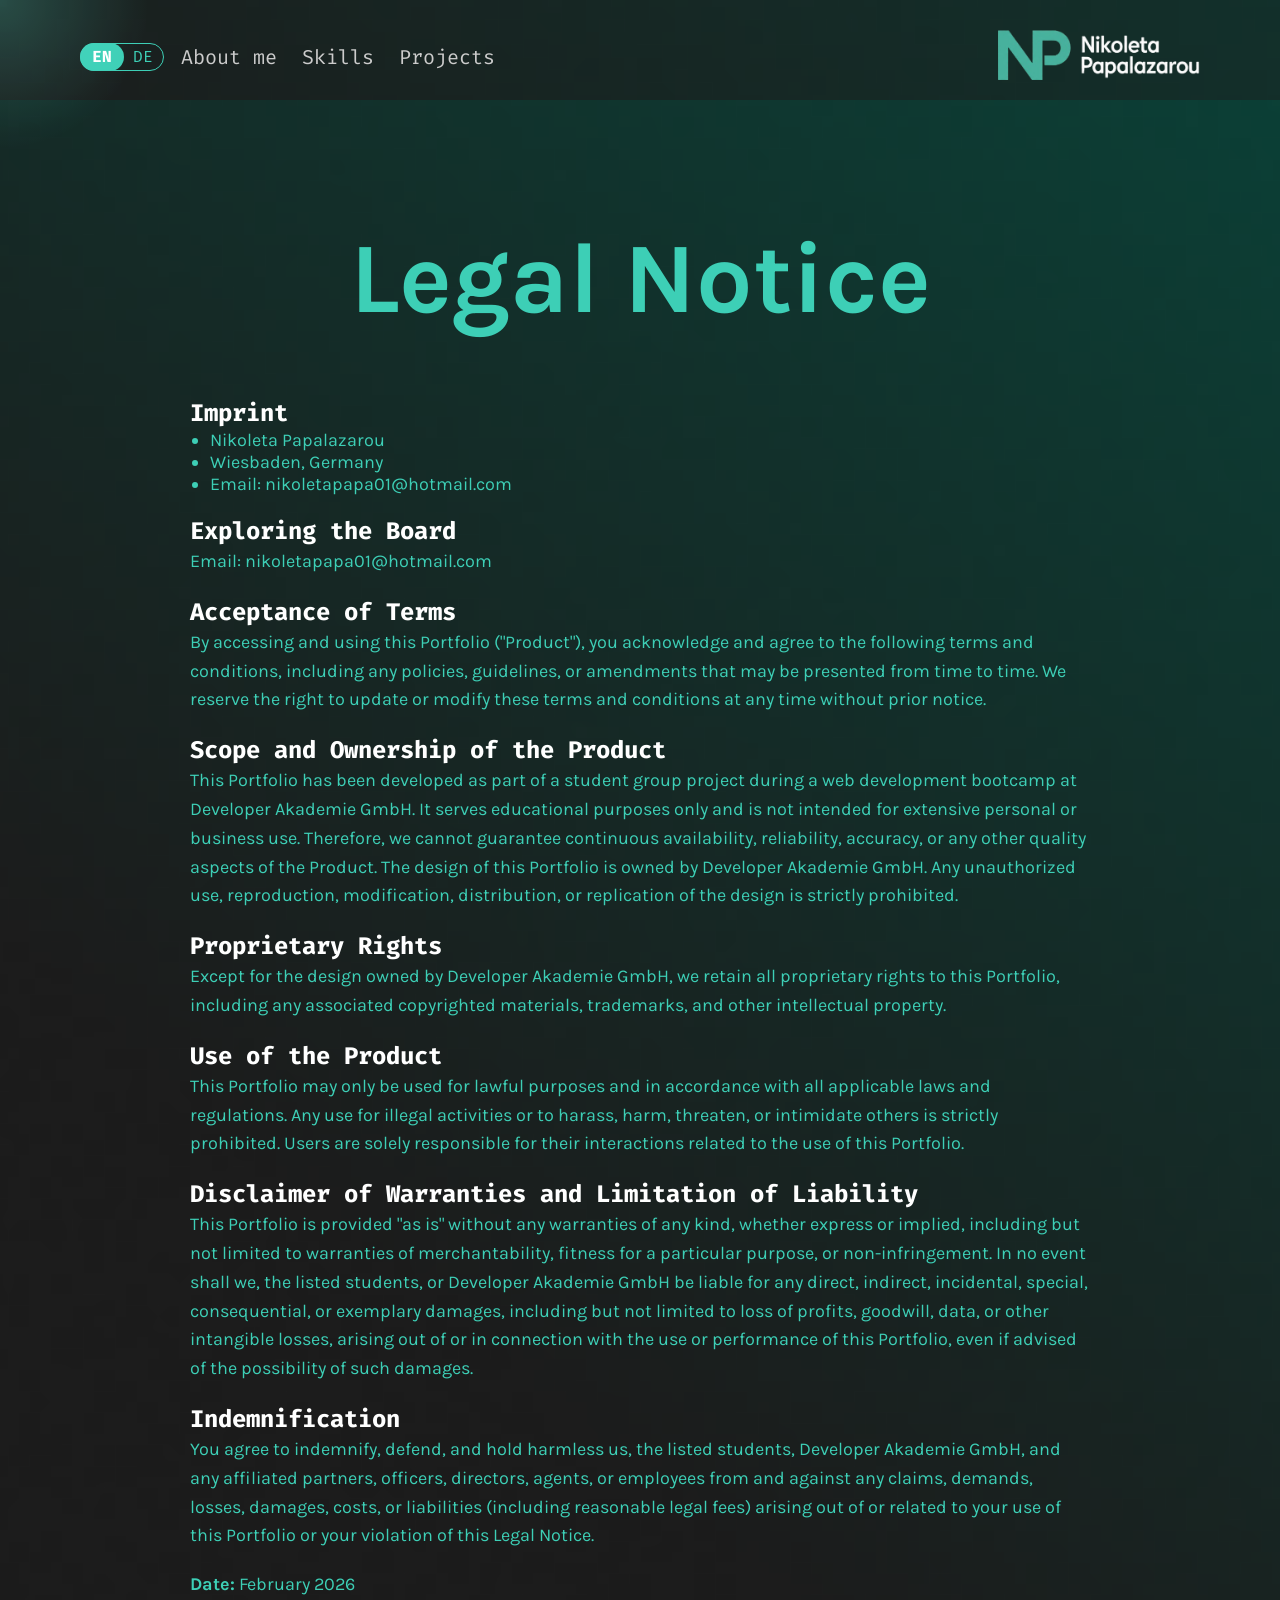
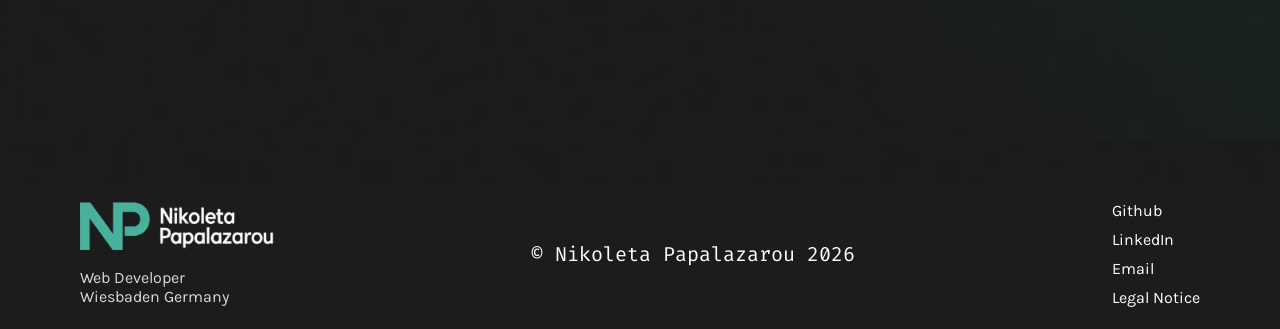
==== commit aa233535: "feat: add cursor glow effect that follows mouse movement" ====
--- a/legal-notice.html
+++ b/legal-notice.html
@@ -3,10 +3,13 @@
   <head>
     <meta charset="UTF-8" />
     <meta name="viewport" content="width=device-width, initial-scale=1.0" />
+    <link rel="icon" type="image/png" href="./assets/img/smallLogo.png" />
     <link rel="stylesheet" href="./assets/styles/fonts.css" />
     <link rel="stylesheet" href="./assets/styles/animations.css" />
     <link rel="stylesheet" href="./assets/styles/hero.css" />
     <link rel="stylesheet" href="./assets/styles/footer.css" />
+    <link rel="stylesheet" href="./assets/styles/media.css" />
+    <link rel="stylesheet" href="./assets/styles/legal.css">
     <link rel="stylesheet" href="style.css" />
     <script src="./assets/scripts/translations.js"></script>
 
@@ -14,10 +17,11 @@
     <script src="./assets/scripts/heroTemplate.js"></script>
     <script src="script.js"></script>
 
-    <title>Legal Notice</title>
+    <title>Nikoleta Papalazarou</title>
   </head>
 
   <body class="legal-notice-body" onload="initLegal()">
+    <div id="cursor-glow"></div>
     <section style="height: auto; padding-bottom: 100px">
       <nav class="navbar">
         <div class="navigation">
@@ -136,6 +140,7 @@
         if (typeof initializeEventListeners === "function") {
           initializeEventListeners();
         }
+        initCursorGlow()
       }
     </script>
   </body>
--- a/assets/styles/media.css
+++ b/assets/styles/media.css
@@ -0,0 +1,167 @@
+@media (max-width: 1240px) {
+  h1 {
+    font-size: 80px;
+  }
+
+  .sidebar-right {
+    right: 50px;
+  }
+}
+
+@media (max-width: 1183px) {
+  .icons-grid {
+    grid-template-columns: repeat(3, 70px);
+  }
+
+  .skills-glass-card {
+    min-height: 580px;
+  }
+
+  h2 {
+    font-size: 56px;
+  }
+
+  .projects-section {
+    padding-top: 100px;
+  }
+
+  .project-image-preview {
+    right: -310px;
+  }
+
+  .projects-list {
+    width: 70%;
+  }
+
+  .email {
+    display: none;
+  }
+
+  .social-email {
+    display: block !important;
+  }
+
+  .email-icon:hover {
+    content: url("../img/mailHover.png");
+  }
+
+  .sidebar-right {
+    gap: 7px;
+  }
+}
+
+@media (max-width: 500px) {
+  .mobile-menu-content {
+    width: 59%;
+    padding: 21px 20px;
+    height: 240px;
+  }
+
+  .navbar {
+    padding: 20px 39px;
+  }
+
+  .subtitle {
+    font-size: 20px;
+  }
+
+  h1 {
+    font-size: 45px;
+  }
+
+  h2 {
+    font-size: 30px;
+  }
+
+  .btn {
+    font-size: 16px;
+    padding: 12px 15px;
+  }
+
+  .sidebar-right {
+    right: 16px;
+  }
+
+  .scroll-down {
+    left: 5px;
+  }
+
+  .icons-grid {
+    grid-template-columns: repeat(3, 70px);
+  }
+
+  .privacy-error-msg {
+    top: 70px;
+  }
+
+  .footer-logo {
+    height: 36px;
+  }
+
+  .cta-buttons {
+    gap: 7px;
+  }
+
+  .review-card {
+    max-width: 301px;
+  }
+
+  .quote-icon {
+    width: 70px;
+  }
+
+  .review-card {
+    padding: 20px;
+  }
+
+  .toggle-bg {
+    height: 29px;
+  }
+
+  .review-text {
+    padding-top: 20px;
+  }
+}
+
+@media (max-width: 380px) {
+  .icons-grid {
+    grid-template-columns: repeat(3, 50px);
+  }
+
+  .line {
+    height: 110px;
+  }
+
+  .social-vector {
+    height: 110px;
+  }
+
+  .btn {
+    padding: 12px 8px;
+  }
+
+  .social-icons a {
+    width: 25px;
+    height: 25px;
+  }
+
+  .social-icons {
+    gap: 8px;
+  }
+
+  .review-card {
+    max-width: 262px;
+  }
+
+  .email-icon {
+    width: 23px;
+  }
+
+  .github-icon {
+    width: 23px;
+  }
+
+  .linkedin-icon {
+    width: 23px;
+  }
+}
--- a/assets/styles/legal.css
+++ b/assets/styles/legal.css
@@ -0,0 +1,44 @@
+.legal-notice-body {
+  background-image: url("../img/12.\ Skill\ set\ Background.png");
+  background-size: cover;
+}
+
+.legal-section {
+  display: flex;
+  justify-content: center;
+  background-color: var(--color-bg);
+  padding: 120px 80px;
+  background-image: url("../img/12.\ Skill\ set\ Background.png");
+  background-position: center;
+  background-size: cover;
+}
+
+.legal-notice-ul {
+  color: #3dcfb6;
+  font-family: var(--font-secondary);
+  padding-left: 20px;
+  padding-bottom: 20px;
+}
+
+.legal-container {
+  width: 100%;
+  max-width: 900px;
+}
+
+.legal-section h1 {
+  margin-bottom: 60px;
+  text-align: center;
+  color: #3dcfb6;
+}
+
+.legal-section h3 {
+  color: var(--color-white);
+  font-size: 24px;
+}
+
+.legal-section p {
+  font-family: var(--font-secondary);
+  line-height: 1.6;
+  margin-bottom: 20px;
+  color: #3dcfb6;
+}
--- a/style.css
+++ b/style.css
@@ -38,109 +38,12 @@
   font-weight: 700;
 }
 
-.legal-notice-body {
-  background-image: url("./assets/img/12.\ Skill\ set\ Background.png");
-  background-size: cover;
-}
-
-.legal-section {
-  display: flex;
-  justify-content: center;
-  background-color: var(--color-bg);
-  padding: 120px 80px;
-  background-image: url("./assets/img/12.\ Skill\ set\ Background.png");
-  background-position: center;
-  background-size: cover;
-}
-
-.legal-notice-ul {
-  color: #3dcfb6;
-  font-family: var(--font-secondary);
-  padding-left: 20px;
-  padding-bottom: 20px;
-}
-
-.legal-container {
-  width: 100%;
-  max-width: 900px;
-}
-
-.legal-section h1 {
-  margin-bottom: 60px;
-  text-align: center;
-  color: #3dcfb6;
-}
-
-.legal-section h3 {
-  color: var(--color-white);
-  font-size: 24px;
-}
-
-.legal-section p {
-  font-family: var(--font-secondary);
-  line-height: 1.6;
-  margin-bottom: 20px;
-  color: #3dcfb6;
-}
-
 .hamburger,
 .mobile-menu-overlay {
   display: none;
 }
 
-@media (max-width: 1240px) {
-  h1 {
-    font-size: 80px;
-  }
-
-  .sidebar-right {
-    right: 50px;
-  }
-}
-
-@media (max-width: 1183px) {
-  .icons-grid {
-    grid-template-columns: repeat(3, 70px);
-  }
-
-  .skills-glass-card {
-    min-height: 580px;
-  }
-
-  h2 {
-    font-size: 56px;
-  }
-
-  .projects-section {
-    padding-top: 100px;
-  }
-
-  .project-image-preview {
-    right: -310px;
-  }
-
-  .projects-list {
-    width: 70%;
-  }
-
-  .email {
-    display: none;
-  }
-
-  .social-email {
-    display: block !important;
-  }
-
-  .email-icon:hover {
-    content: url("./assets/img/mailHover.png");
-  }
-
-  .sidebar-right {
-    gap: 7px;
-  }
-}
-
-@media (max-width: 900px) {
+@media (max-width: 980px) {
   .navbar {
     padding: 20px 40px;
   }
@@ -205,7 +108,7 @@
   }
 
   .mobile-menu-content {
-    background: url("./assets/img/12. Skill set Background.png");
+    background: url("./assets/img/12.\ Skill\ set\ Background.png");
     background-size: cover;
     width: 80%;
     max-width: 238px;
@@ -434,118 +337,16 @@
   }
 }
 
-@media (max-width: 500px) {
-  .mobile-menu-content {
-    width: 59%;
-    padding: 21px 20px;
-    height: 240px;
-  }
-
-  .navbar {
-    padding: 20px 39px;
-  }
-
-  .subtitle {
-    font-size: 20px;
-  }
-
-  h1 {
-    font-size: 45px;
-  }
-
-  h2 {
-    font-size: 30px;
-  }
-
-  .btn {
-    font-size: 16px;
-    padding: 12px 15px;
-  }
-
-  .sidebar-right {
-    right: 16px;
-  }
-
-  .scroll-down {
-    left: 5px;
-  }
-
-  .icons-grid {
-    grid-template-columns: repeat(3, 70px);
-  }
-
-  .privacy-error-msg {
-    top: 70px;
-  }
-
-  .footer-logo {
-    height: 36px;
-  }
-
-  .cta-buttons {
-    gap: 7px;
-  }
-
-  .review-card {
-    max-width: 301px;
-  }
-
-  .quote-icon {
-    width: 70px;
-  }
-
-  .review-card {
-    padding: 20px;
-  }
-
-  .toggle-bg {
-    height: 29px;
-  }
-
-  .review-text {
-    padding-top: 20px;
-  }
-}
-
-@media (max-width: 380px) {
-  .icons-grid {
-    grid-template-columns: repeat(3, 50px);
-  }
-
-  .line {
-    height: 110px;
-  }
-
-  .social-vector {
-    height: 110px;
-  }
-
-  .btn {
-    padding: 12px 8px;
-  }
-
-  .social-icons a {
-    width: 25px;
-    height: 25px;
-  }
-
-  .social-icons {
-    gap: 8px;
-  }
-
-  .review-card {
-    max-width: 262px;
-  }
-
-  .email-icon {
-    width: 23px;
-  }
-
-  .github-icon {
-    width: 23px;
-  }
-
-  .linkedin-icon {
-    width: 23px;
-  }
-}
+#cursor-glow {
+    position: fixed;
+    width: 300px;
+    height: 300px;
+    background: radial-gradient(circle, rgba(61, 207, 182, 0.25) 0%, rgba(61, 207, 182, 0) 70%);
+    border-radius: 50%;
+    pointer-events: none; 
+    transform: translate(-50%, -50%); 
+    z-index: 9999; 
+    mix-blend-mode: screen;
+    transition: transform 0.1s ease-out; 
+}
+
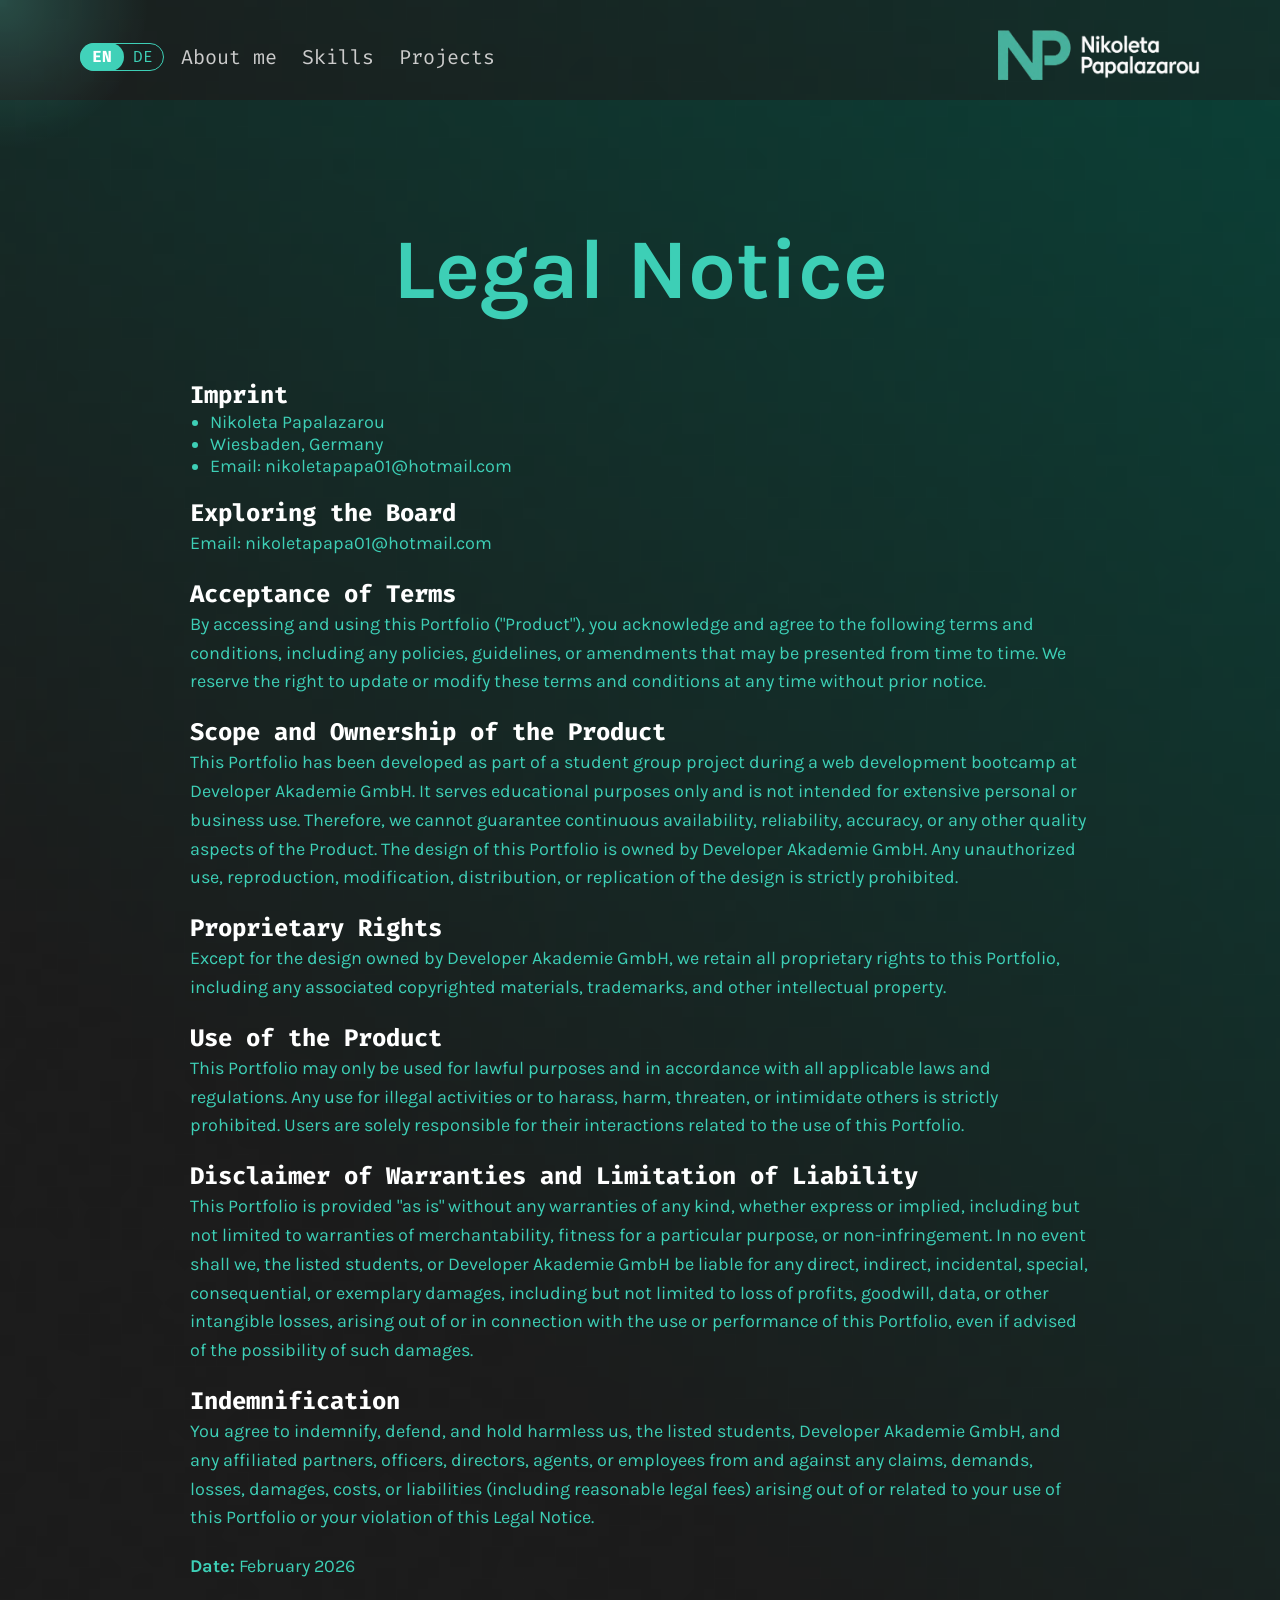
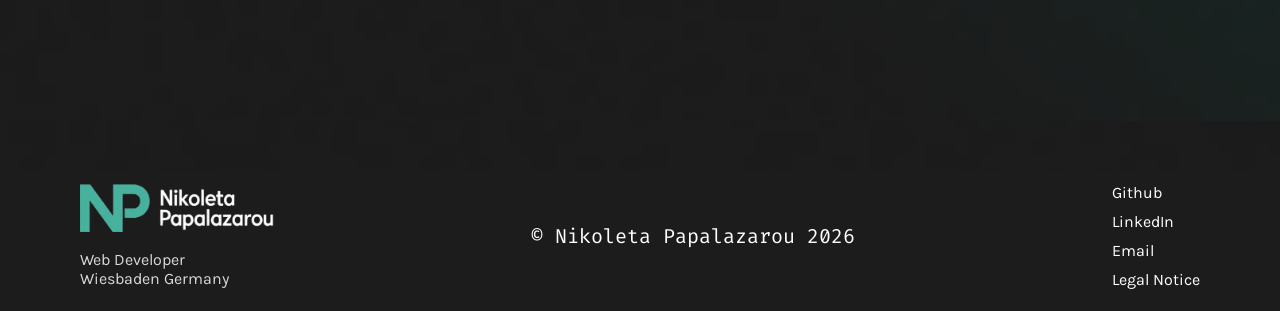
==== commit c46f0195: "Improve page responsiveness" ====
--- a/legal-notice.html
+++ b/legal-notice.html
@@ -8,9 +8,9 @@
     <link rel="stylesheet" href="./assets/styles/animations.css" />
     <link rel="stylesheet" href="./assets/styles/hero.css" />
     <link rel="stylesheet" href="./assets/styles/footer.css" />
-    <link rel="stylesheet" href="./assets/styles/media.css" />
-    <link rel="stylesheet" href="./assets/styles/legal.css">
+    <link rel="stylesheet" href="./assets/styles/legal.css" />
     <link rel="stylesheet" href="style.css" />
+     <link rel="stylesheet" href="./assets/styles/media.css" />
     <script src="./assets/scripts/translations.js"></script>
 
     <script src="./assets/scripts/getFooter.js"></script>
@@ -140,7 +140,7 @@
         if (typeof initializeEventListeners === "function") {
           initializeEventListeners();
         }
-        initCursorGlow()
+        initCursorGlow();
       }
     </script>
   </body>
--- a/assets/styles/fonts.css
+++ b/assets/styles/fonts.css
@@ -1,15 +1,21 @@
 @font-face {
-  font-family: 'Karla';
+  font-family: "Karla";
   font-style: normal;
   font-weight: 200 800;
-  src: url(../fonts/Karla.woff2) format('woff2');
-  unicode-range: U+0000-00FF, U+0131, U+0152-0153, U+02BB-02BC, U+02C6, U+02DA, U+02DC, U+0304, U+0308, U+0329, U+2000-206F, U+20AC, U+2122, U+2191, U+2193, U+2212, U+2215, U+FEFF, U+FFFD;
+  src: url(../fonts/Karla.woff2) format("woff2");
+  unicode-range:
+    U+0000-00FF, U+0131, U+0152-0153, U+02BB-02BC, U+02C6, U+02DA, U+02DC,
+    U+0304, U+0308, U+0329, U+2000-206F, U+20AC, U+2122, U+2191, U+2193, U+2212,
+    U+2215, U+FEFF, U+FFFD;
 }
 
 @font-face {
-  font-family: 'Fira Code';
+  font-family: "Fira Code";
   font-style: normal;
   font-weight: 300 700;
-  src: url(../fonts/FiraCode.woff2) format('woff2');
-  unicode-range: U+0000-00FF, U+0131, U+0152-0153, U+02BB-02BC, U+02C6, U+02DA, U+02DC, U+0304, U+0308, U+0329, U+2000-206F, U+20AC, U+2122, U+2191, U+2193, U+2212, U+2215, U+FEFF, U+FFFD;
-}+  src: url(../fonts/FiraCode.woff2) format("woff2");
+  unicode-range:
+    U+0000-00FF, U+0131, U+0152-0153, U+02BB-02BC, U+02C6, U+02DA, U+02DC,
+    U+0304, U+0308, U+0329, U+2000-206F, U+20AC, U+2122, U+2191, U+2193, U+2212,
+    U+2215, U+FEFF, U+FFFD;
+}
--- a/assets/styles/hero.css
+++ b/assets/styles/hero.css
@@ -1,4 +1,3 @@
-
 #hero {
   height: 100vh;
   width: 100%;
@@ -10,6 +9,7 @@
   flex-direction: column;
   justify-content: center;
   align-items: center;
+  overflow: hidden; 
 }
 
 .hero-content {
@@ -21,16 +21,16 @@
 }
 
 .navbar {
-    position: absolute;
-    top: 0;
-    width: 100%;
-    max-width: 1440px; 
-    padding: 30px 80px;
-    justify-content: space-between;
-    align-items: center;
-    left: 50%;
-    transform: translateX(-50%);
-    box-sizing: border-box;
+  position: absolute;
+  top: 0;
+  width: 100%;
+  max-width: 1440px;
+  padding: 30px 80px;
+  justify-content: space-between;
+  align-items: center;
+  left: 50%;
+  transform: translateX(-50%);
+  box-sizing: border-box;
 }
 
 .nav-left {
@@ -163,25 +163,25 @@
 }
 
 .sidebar-right {
-    position: absolute;
-    right: 80px; 
-    bottom: 0;  
-    display: flex;
-    flex-direction: column;
-    align-items: center;
-    gap: 20px;
-    pointer-events: auto; 
+  position: absolute;
+  right: 80px;
+  bottom: 0;
+  display: flex;
+  flex-direction: column;
+  align-items: center;
+  gap: 20px;
+  pointer-events: auto;
 }
 
 .hero-wrapper {
-    position: absolute;
-    top: 0;
-    left: 50%;
-    transform: translateX(-50%); 
-    width: 100%;
-    max-width: 1440px;
-    height: 100%;
-    pointer-events: none; 
+  position: absolute;
+  top: 0;
+  left: 50%;
+  transform: translateX(-50%);
+  width: 100%;
+  max-width: 1440px;
+  height: 100%;
+  pointer-events: none;
 }
 
 .email {
@@ -258,13 +258,13 @@
 }
 
 .scroll-down {
-    position: absolute;
-    left: 80px;
-    bottom: 0;
-    display: flex;
-    flex-direction: column;
-    align-items: center;
-    pointer-events: auto;
+  position: absolute;
+  left: 80px;
+  bottom: 0;
+  display: flex;
+  flex-direction: column;
+  align-items: center;
+  pointer-events: auto;
 }
 
 .arrow {
@@ -359,13 +359,13 @@
 }
 
 .marquee-content span {
-  padding: 0 20px;
+  padding: 0 5px;
 }
 
 .sidebars {
-    display: flex;
-}
-
-.social-email{
-  display: none!important;
-}+  display: flex;
+}
+
+.social-email {
+  display: none !important;
+}
--- a/assets/styles/footer.css
+++ b/assets/styles/footer.css
@@ -115,4 +115,4 @@
 .copyright-text2 {
   display: none;
   color: var(--color-primary);
-}+}
--- a/assets/styles/legal.css
+++ b/assets/styles/legal.css
@@ -11,6 +11,9 @@
   background-image: url("../img/12.\ Skill\ set\ Background.png");
   background-position: center;
   background-size: cover;
+  width: 100%;       
+  min-height: 85vh;
+  box-sizing: border-box; 
 }
 
 .legal-notice-ul {
@@ -26,6 +29,7 @@
 }
 
 .legal-section h1 {
+  font-size: 85px;
   margin-bottom: 60px;
   text-align: center;
   color: #3dcfb6;
--- a/style.css
+++ b/style.css
@@ -16,13 +16,17 @@
   box-sizing: border-box;
 }
 
+html {
+  scroll-behavior: smooth;
+}
+
 body {
   font-family: var(--font-primary);
   background-color: var(--color-bg);
   color: var(--color-text);
-  overflow-x: hidden;
-  scroll-behavior: smooth;
   font-size: 18px;
+  width: 100%;
+  max-width: 100vw;
 }
 
 h1 {
@@ -58,7 +62,10 @@
   .nav-left.desktop-nav {
     display: none;
   }
-
+  .side-card {
+    height: 460px;
+  }
+  
   .logo {
     order: 1;
     height: 48px;
@@ -158,12 +165,12 @@
   }
 
   .about-photo {
-    max-width: 368px;
+    max-width: 410px;
     height: 368px;
   }
 
   .about-image {
-    max-width: 368px;
+    max-width: 410px;
     height: 368px;
   }
 
@@ -187,7 +194,7 @@
   }
 
   .about-card {
-    max-width: 368px;
+    max-width: 410px;
     margin-bottom: 50px;
   }
 
@@ -202,7 +209,7 @@
   }
 
   .skills-glass-card {
-    max-width: 368px;
+    max-width: 410px;
     min-height: 568px;
   }
 
@@ -291,15 +298,17 @@
   }
 
   .modal-right {
-    padding: 10px;
+    padding: 30px 25px;
   }
 
   .close-modal-btn {
-    right: 16px;
+    right: 25px;
+    top: 25px;
   }
 
   .modal-left {
-    padding: 5px;
+    padding: 30px 25px;
+    padding-bottom: 80px;
   }
 
   .project-number {
@@ -307,6 +316,7 @@
   }
 
   .project-title {
+    margin-top: 20px;
     margin-bottom: 10px;
   }
 
@@ -335,18 +345,25 @@
   .active-card {
     height: 460px;
   }
+
+  #cursor-glow {
+    display: none;
+  }
 }
 
 #cursor-glow {
-    position: fixed;
-    width: 300px;
-    height: 300px;
-    background: radial-gradient(circle, rgba(61, 207, 182, 0.25) 0%, rgba(61, 207, 182, 0) 70%);
-    border-radius: 50%;
-    pointer-events: none; 
-    transform: translate(-50%, -50%); 
-    z-index: 9999; 
-    mix-blend-mode: screen;
-    transition: transform 0.1s ease-out; 
-}
-
+  position: fixed;
+  width: 300px;
+  height: 300px;
+  background: radial-gradient(
+    circle,
+    rgba(61, 207, 182, 0.25) 0%,
+    rgba(61, 207, 182, 0) 70%
+  );
+  border-radius: 50%;
+  pointer-events: none;
+  transform: translate(-50%, -50%);
+  z-index: 9999;
+  mix-blend-mode: screen;
+  transition: transform 0.1s ease-out;
+}
--- a/assets/styles/media.css
+++ b/assets/styles/media.css
@@ -29,10 +29,6 @@
     right: -310px;
   }
 
-  .projects-list {
-    width: 70%;
-  }
-
   .email {
     display: none;
   }
@@ -55,6 +51,10 @@
     width: 59%;
     padding: 21px 20px;
     height: 240px;
+  }
+
+  .marquee-content {
+    animation: scroll 5s linear infinite;
   }
 
   .navbar {
@@ -102,6 +102,10 @@
     gap: 7px;
   }
 
+  .side-card {
+    height: 565px;
+  }
+
   .review-card {
     max-width: 301px;
   }
@@ -120,6 +124,22 @@
 
   .review-text {
     padding-top: 20px;
+  }
+
+  .review-card {
+    max-width: 290px;
+  }
+
+  .active-card {
+    height: 565px;
+  }
+
+  .legal-section h1 {
+    font-size: 40px;
+  }
+
+  .legal-section {
+    padding: 80px 10px;
   }
 }
 
